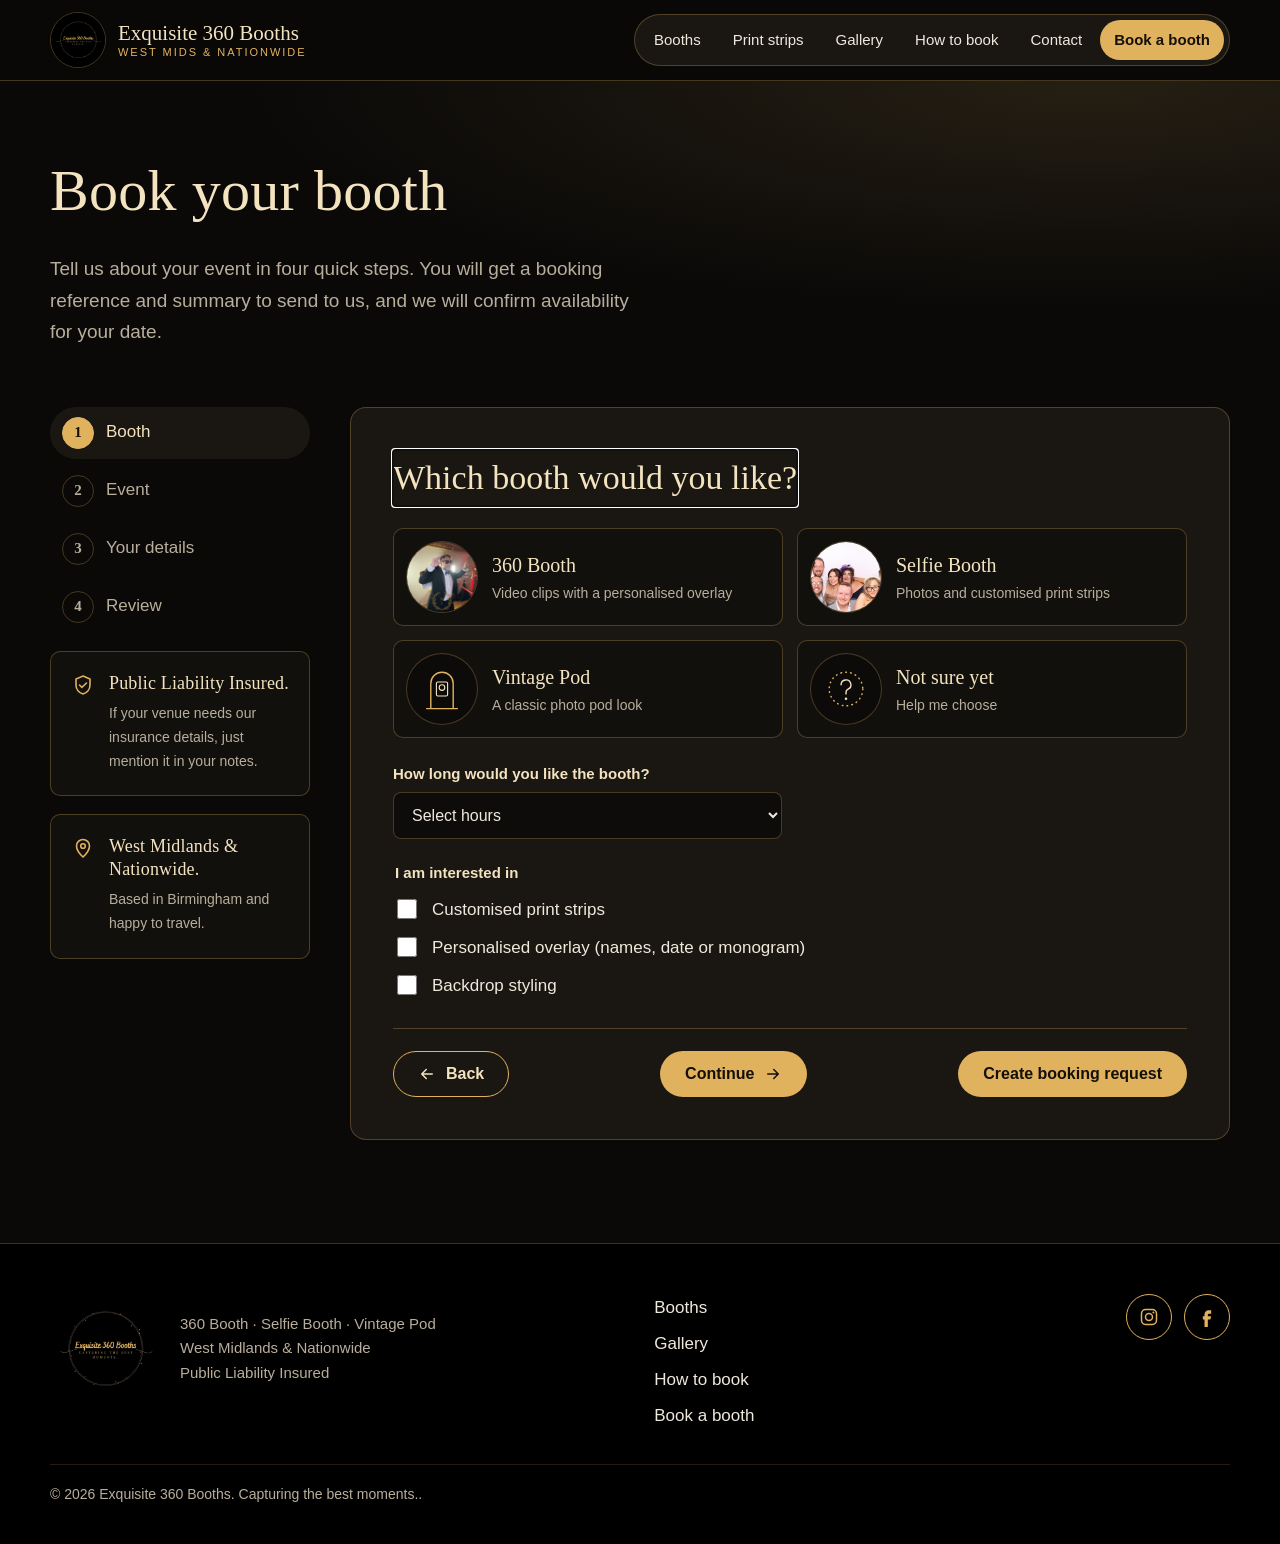
==== booking.html @ e1b5ba18 "Update Exquisite 360 Booths website" ====
<!DOCTYPE html>
<html lang="en-GB">
<head>
<meta charset="utf-8">
<meta name="viewport" content="width=device-width, initial-scale=1">
<title>Book a Booth | Exquisite 360 Booths</title>
<meta name="description" content="Book the 360 Booth, Selfie Booth or Vintage Pod for your event with Exquisite 360 Booths. West Midlands and nationwide.">
<link rel="stylesheet" href="styles.css">
</head>
<body class="booking-page">
<a class="skip" href="#main">Skip to content</a>

<header class="site-header">
  <div class="wrap header-inner">
    <a class="brand" href="index.html" aria-label="Exquisite 360 Booths home">
      <img src="source-facebook/assets/image-1.jpg" alt="Exquisite 360 Booths logo" width="56" height="56">
      <span class="brand-text"><strong>Exquisite 360 Booths</strong><small>West Mids &amp; Nationwide</small></span>
    </a>
    <nav class="main-nav" aria-label="Main">
      <a href="index.html#booths">Booths</a>
      <a href="index.html#strips">Print strips</a>
      <a href="gallery.html">Gallery</a>
      <a href="index.html#how">How to book</a>
      <a href="index.html#contact">Contact</a>
      <a class="nav-cta" href="booking.html" aria-current="page">Book a booth</a>
    </nav>
  </div>
</header>

<main id="main">
  <section class="page-intro booking-intro">
    <div class="wrap">
      <h1>Book your booth</h1>
      <p class="lead">Tell us about your event in four quick steps. You will get a booking reference and summary to send to us, and we will confirm availability for your date.</p>
    </div>
  </section>

  <section class="section booking">
    <div class="wrap booking-grid">

      <aside class="booking-aside">
        <ol class="progress" aria-label="Booking steps">
          <li data-progress="0" class="is-active" aria-current="step"><span>1</span>Booth</li>
          <li data-progress="1"><span>2</span>Event</li>
          <li data-progress="2"><span>3</span>Your details</li>
          <li data-progress="3"><span>4</span>Review</li>
        </ol>
        <div class="aside-note">
          <svg aria-hidden="true" viewBox="0 0 24 24"><path d="M12 3l7 3v6c0 4.4-3 7.9-7 9-4-1.1-7-4.6-7-9V6l7-3z" fill="none" stroke="currentColor" stroke-width="1.6"/><path d="M8.5 12l2.4 2.4L15.5 10" fill="none" stroke="currentColor" stroke-width="1.6" stroke-linecap="round"/></svg>
          <p><strong>Public Liability Insured.</strong> If your venue needs our insurance details, just mention it in your notes.</p>
        </div>
        <div class="aside-note">
          <svg aria-hidden="true" viewBox="0 0 24 24"><path d="M12 21s-6.5-6-6.5-11a6.5 6.5 0 0113 0c0 5-6.5 11-6.5 11z" fill="none" stroke="currentColor" stroke-width="1.6"/><circle cx="12" cy="10" r="2.3" fill="none" stroke="currentColor" stroke-width="1.6"/></svg>
          <p><strong>West Midlands &amp; Nationwide.</strong> Based in Birmingham and happy to travel.</p>
        </div>
      </aside>

      <div class="booking-panel">
        <form id="bookingForm" novalidate>

          <fieldset class="step is-active" data-step="0">
            <legend>Which booth would you like?</legend>
            <div class="booth-options">
              <label class="booth-option">
                <input type="radio" name="booth" value="360 Booth" required>
                <span class="opt-media"><img src="source-instagram/assets/image-14.jpg" alt=""></span>
                <span class="opt-text"><strong>360 Booth</strong><small>Video clips with a personalised overlay</small></span>
              </label>
              <label class="booth-option">
                <input type="radio" name="booth" value="Selfie Booth">
                <span class="opt-media"><img src="source-instagram/assets/image-15.jpg" alt=""></span>
                <span class="opt-text"><strong>Selfie Booth</strong><small>Photos and customised print strips</small></span>
              </label>
              <label class="booth-option">
                <input type="radio" name="booth" value="Vintage Pod">
                <span class="opt-media opt-art"><svg viewBox="0 0 80 80" aria-hidden="true"><path d="M24 68V32a16 16 0 0132 0v36" fill="none" stroke="#e0b25e" stroke-width="2"/><path d="M18 68h44" stroke="#e0b25e" stroke-width="2" stroke-linecap="round"/><rect x="32" y="30" width="16" height="20" rx="2" fill="none" stroke="#f3e3bf" stroke-width="1.6"/><circle cx="40" cy="38" r="4" fill="none" stroke="#f3e3bf" stroke-width="1.6"/></svg></span>
                <span class="opt-text"><strong>Vintage Pod</strong><small>A classic photo pod look</small></span>
              </label>
              <label class="booth-option">
                <input type="radio" name="booth" value="Not sure yet - help me choose">
                <span class="opt-media opt-art"><svg viewBox="0 0 80 80" aria-hidden="true"><circle cx="40" cy="40" r="24" fill="none" stroke="#e0b25e" stroke-width="2" stroke-dasharray="1 6" stroke-linecap="round"/><path d="M33 34a7 7 0 1110 6.3c-1.8.9-3 2.3-3 4.2V47" fill="none" stroke="#f3e3bf" stroke-width="2" stroke-linecap="round"/><circle cx="40" cy="54" r="1.8" fill="#f3e3bf"/></svg></span>
                <span class="opt-text"><strong>Not sure yet</strong><small>Help me choose</small></span>
              </label>
            </div>
            <p class="field-error" data-error="booth" hidden>Please choose a booth option.</p>

            <div class="field-row">
              <div class="field">
                <label for="hours">How long would you like the booth?</label>
                <select id="hours" name="hours" required>
                  <option value="">Select hours</option>
                  <option>1 hour</option>
                  <option>2 hours</option>
                  <option>3 hours</option>
                  <option>4 hours</option>
                  <option>5 hours or more</option>
                  <option>Not sure yet</option>
                </select>
              </div>
            </div>

            <fieldset class="checks">
              <legend>I am interested in</legend>
              <label><input type="checkbox" name="extras" value="Customised print strips"> Customised print strips</label>
              <label><input type="checkbox" name="extras" value="Personalised overlay (names, date or monogram)"> Personalised overlay (names, date or monogram)</label>
              <label><input type="checkbox" name="extras" value="Backdrop styling"> Backdrop styling</label>
            </fieldset>
          </fieldset>

          <fieldset class="step" data-step="1" hidden>
            <legend>About your event</legend>
            <div class="field-row">
              <div class="field">
                <label for="eventType">Type of event</label>
                <select id="eventType" name="eventType" required>
                  <option value="">Select event type</option>
                  <option>Wedding</option>
                  <option>Engagement</option>
                  <option>Birthday</option>
                  <option>Anniversary</option>
                  <option>Corporate event</option>
                  <option>Awards evening</option>
                  <option>Ball or gala</option>
                  <option>Christmas party</option>
                  <option>Other</option>
                </select>
              </div>
              <div class="field">
                <label for="eventDate">Event date</label>
                <input id="eventDate" name="eventDate" type="date" required>
              </div>
            </div>
            <div class="field-row">
              <div class="field">
                <label for="startTime">Booth start time</label>
                <input id="startTime" name="startTime" type="time" required>
              </div>
              <div class="field">
                <label for="endTime">Booth finish time</label>
                <input id="endTime" name="endTime" type="time">
              </div>
            </div>
            <div class="field">
              <label for="venueName">Venue name</label>
              <input id="venueName" name="venueName" type="text" autocomplete="off" required>
            </div>
            <div class="field-row">
              <div class="field">
                <label for="venueAddress">Venue address</label>
                <input id="venueAddress" name="venueAddress" type="text" autocomplete="off">
              </div>
              <div class="field">
                <label for="venuePostcode">Venue postcode</label>
                <input id="venuePostcode" name="venuePostcode" type="text" autocomplete="off" required>
              </div>
            </div>
            <div class="field-row">
              <div class="field">
                <label for="guests">Approximate number of guests</label>
                <input id="guests" name="guests" type="number" min="1" inputmode="numeric">
              </div>
              <div class="field">
                <label for="setting">Indoor or outdoor?</label>
                <select id="setting" name="setting">
                  <option value="">Select</option>
                  <option>Indoor</option>
                  <option>Outdoor (covered)</option>
                  <option>Not sure yet</option>
                </select>
              </div>
            </div>
            <div class="field">
              <label for="theme">Theme, colours or overlay wording</label>
              <input id="theme" name="theme" type="text" placeholder="For example: black and gold, names and date for the overlay">
            </div>
          </fieldset>

          <fieldset class="step" data-step="2" hidden>
            <legend>Your details</legend>
            <div class="field">
              <label for="fullName">Full name</label>
              <input id="fullName" name="fullName" type="text" autocomplete="name" required>
            </div>
            <div class="field-row">
              <div class="field">
                <label for="email">Email address</label>
                <input id="email" name="email" type="email" autocomplete="email" required>
              </div>
              <div class="field">
                <label for="phone">Phone number</label>
                <input id="phone" name="phone" type="tel" autocomplete="tel" required>
              </div>
            </div>
            <div class="field-row">
              <div class="field">
                <label for="contactPref">How should we contact you?</label>
                <select id="contactPref" name="contactPref">
                  <option>Instagram message</option>
                  <option>Facebook message</option>
                  <option>Email</option>
                  <option>Phone call or text</option>
                </select>
              </div>
              <div class="field">
                <label for="heard">How did you hear about us?</label>
                <select id="heard" name="heard">
                  <option value="">Select</option>
                  <option>Instagram</option>
                  <option>Facebook</option>
                  <option>Saw you at an event</option>
                  <option>Recommendation</option>
                  <option>Other</option>
                </select>
              </div>
            </div>
            <div class="field">
              <label for="notes">Anything else we should know?</label>
              <textarea id="notes" name="notes" rows="4" placeholder="Access, set-up space, venue requirements or questions"></textarea>
            </div>
            <label class="consent"><input type="checkbox" name="consent" id="consent" required> I understand this is a booking request and my booking is confirmed once Exquisite 360 Booths has checked availability.</label>
          </fieldset>

          <fieldset class="step" data-step="3" hidden>
            <legend>Check your request</legend>
            <dl class="summary" id="summary"></dl>
          </fieldset>

          <div class="form-nav">
            <button type="button" class="btn btn-line" data-back hidden>
              <svg aria-hidden="true" viewBox="0 0 24 24" width="18" height="18"><path d="M19 12H6M11 6l-6 6 6 6" fill="none" stroke="currentColor" stroke-width="2" stroke-linecap="round" stroke-linejoin="round"/></svg>Back</button>
            <button type="button" class="btn btn-gold" data-next>Continue
              <svg aria-hidden="true" viewBox="0 0 24 24" width="18" height="18"><path d="M5 12h13M13 6l6 6-6 6" fill="none" stroke="currentColor" stroke-width="2" stroke-linecap="round" stroke-linejoin="round"/></svg></button>
            <button type="submit" class="btn btn-gold" data-submit hidden>Create booking request</button>
          </div>
        </form>

        <div class="confirmation" id="confirmation" hidden tabindex="-1">
          <svg class="confirm-ring" viewBox="0 0 80 80" aria-hidden="true"><circle cx="40" cy="40" r="34" fill="none" stroke="#e0b25e" stroke-width="1.5" stroke-dasharray="1 6" stroke-linecap="round"/><path d="M26 41l9 9 19-20" fill="none" stroke="#e0b25e" stroke-width="3" stroke-linecap="round" stroke-linejoin="round"/></svg>
          <h2>Your booking request is ready</h2>
          <p>Your reference is <strong class="ref" id="refCode"></strong>.</p>
          <p>Send your reference and the summary below to us by Instagram or Facebook message, and we will check availability and confirm your booking.</p>
          <dl class="summary" id="finalSummary"></dl>
          <div class="contact-actions">
            <button type="button" class="btn btn-line" id="copySummary">
              <svg aria-hidden="true" viewBox="0 0 24 24" width="18" height="18"><rect x="8" y="8" width="12" height="12" rx="2" fill="none" stroke="currentColor" stroke-width="1.8"/><path d="M16 8V5a1 1 0 00-1-1H5a1 1 0 00-1 1v10a1 1 0 001 1h3" fill="none" stroke="currentColor" stroke-width="1.8"/></svg>Copy summary</button>
            <a class="btn btn-gold icon-btn" href="https://www.instagram.com/exquisite360booths/" target="_blank" rel="noopener" aria-label="Message Exquisite 360 Booths on Instagram"><svg aria-hidden="true" viewBox="0 0 24 24" width="18" height="18"><rect x="3" y="3" width="18" height="18" rx="5" fill="none" stroke="currentColor" stroke-width="1.8"/><circle cx="12" cy="12" r="4.2" fill="none" stroke="currentColor" stroke-width="1.8"/><circle cx="17.3" cy="6.7" r="1.2" fill="currentColor"/></svg>Instagram</a>
            <a class="btn btn-gold icon-btn" href="https://www.facebook.com/p/Exquisite-Booths-100088308721433/" target="_blank" rel="noopener" aria-label="Message Exquisite Booths on Facebook"><svg aria-hidden="true" viewBox="0 0 24 24" width="18" height="18"><path d="M14 8h3V4h-3c-2.8 0-5 2.2-5 5v2H7v4h2v9h4v-9h3l1-4h-4V9c0-.6.4-1 1-1z" fill="currentColor"/></svg>Facebook</a>
          </div>
          <p class="copy-status" id="copyStatus" role="status" aria-live="polite"></p>
          <button type="button" class="text-link plain" id="newBooking">Start another booking</button>
        </div>
      </div>
    </div>
  </section>
</main>

<footer class="site-footer">
  <div class="wrap footer-grid">
    <div class="footer-brand">
      <img src="source-facebook/assets/image-1.jpg" alt="Exquisite 360 Booths logo" width="120" height="120" loading="lazy">
      <p>360 Booth &middot; Selfie Booth &middot; Vintage Pod<br>West Midlands &amp; Nationwide<br>Public Liability Insured</p>
    </div>
    <nav class="footer-nav" aria-label="Footer">
      <a href="index.html#booths">Booths</a>
      <a href="gallery.html">Gallery</a>
      <a href="index.html#how">How to book</a>
      <a href="booking.html">Book a booth</a>
    </nav>
    <div class="footer-social">
      <a href="https://www.instagram.com/exquisite360booths/" target="_blank" rel="noopener" aria-label="Exquisite 360 Booths on Instagram"><svg aria-hidden="true" viewBox="0 0 24 24"><rect x="3" y="3" width="18" height="18" rx="5" fill="none" stroke="currentColor" stroke-width="1.8"/><circle cx="12" cy="12" r="4.2" fill="none" stroke="currentColor" stroke-width="1.8"/><circle cx="17.3" cy="6.7" r="1.2" fill="currentColor"/></svg></a>
      <a href="https://www.facebook.com/p/Exquisite-Booths-100088308721433/" target="_blank" rel="noopener" aria-label="Exquisite Booths on Facebook"><svg aria-hidden="true" viewBox="0 0 24 24"><path d="M14 8h3V4h-3c-2.8 0-5 2.2-5 5v2H7v4h2v9h4v-9h3l1-4h-4V9c0-.6.4-1 1-1z" fill="currentColor"/></svg></a>
    </div>
  </div>
  <p class="copy wrap">&copy; <span data-year>2026</span> Exquisite 360 Booths. Capturing the best moments..</p>
</footer>
<script src="main.js"></script>
<script src="booking.js"></script>
</body>
</html>
---- styles.css ----
:root{
  --ink:#0a0908;
  --coal:#12100d;
  --panel:#1a1612;
  --panel-2:#221d17;
  --line:rgba(224,178,94,.28);
  --gold:#e0b25e;
  --gold-deep:#b8893c;
  --champ:#f3e3bf;
  --text:#efe8dc;
  --muted:#b9ae9c;
  --serif:"Bodoni MT","Didot","Book Antiqua","Palatino Linotype",Palatino,Georgia,serif;
  --sans:"Segoe UI","Helvetica Neue",Arial,sans-serif;
  --radius:10px;
}
*,*::before,*::after{box-sizing:border-box}
html{scroll-behavior:smooth;scroll-padding-top:100px}
body{margin:0;background:var(--ink);color:var(--text);font-family:var(--sans);font-size:17px;line-height:1.65;-webkit-font-smoothing:antialiased}
img{max-width:100%;display:block}
a{color:var(--gold)}
a:focus-visible,button:focus-visible,input:focus-visible,select:focus-visible,textarea:focus-visible{outline:2px solid var(--gold);outline-offset:3px}
h1,h2,h3{font-family:var(--serif);font-weight:400;color:var(--champ);line-height:1.15;margin:0 0 .5em;letter-spacing:.005em}
h1{font-size:clamp(34px,4.6vw,58px)}
h2{font-size:clamp(28px,3.4vw,42px)}
h3{font-size:24px}
p{margin:0 0 1em}
.wrap{width:min(1180px,100% - 40px);margin-inline:auto}
.skip{position:absolute;left:-999px;top:8px;background:var(--gold);color:#000;padding:8px 14px;z-index:100;border-radius:6px}
.skip:focus{left:12px}

/* Header */
.site-header{position:sticky;top:0;z-index:40;background:rgba(10,9,8,.94);backdrop-filter:blur(8px);border-bottom:1px solid var(--line)}
.header-inner{display:flex;align-items:center;justify-content:space-between;gap:18px;flex-wrap:wrap;padding:12px 0}
.brand{display:flex;align-items:center;gap:12px;text-decoration:none;color:var(--text)}
.brand img{width:56px;height:56px;border-radius:50%;object-fit:cover;border:1px solid var(--line)}
.brand-text{display:flex;flex-direction:column;line-height:1.2}
.brand-text strong{font-family:var(--serif);font-weight:400;font-size:21px;color:var(--champ)}
.brand-text small{font-size:11px;letter-spacing:.18em;color:var(--gold);text-transform:uppercase}
.main-nav{display:flex;flex-wrap:wrap;gap:4px;align-items:center;background:var(--panel);border:1px solid var(--line);border-radius:999px;padding:5px}
.main-nav a{color:var(--text);text-decoration:none;font-size:15px;padding:8px 14px;border-radius:999px;transition:background .2s,color .2s}
.main-nav a:hover,.main-nav a[aria-current="page"]{background:var(--panel-2);color:var(--champ)}
.main-nav a.nav-cta{background:var(--gold);color:#140f07;font-weight:600}
.main-nav a.nav-cta:hover{background:var(--champ)}

/* Buttons */
.btn{display:inline-flex;align-items:center;gap:10px;padding:13px 24px;border-radius:999px;font:600 16px var(--sans);text-decoration:none;cursor:pointer;border:1px solid transparent;transition:background .2s,color .2s,border-color .2s}
.btn-gold{background:var(--gold);color:#140f07}
.btn-gold:hover{background:var(--champ)}
.btn-line{background:transparent;color:var(--champ);border-color:var(--gold)}
.btn-line:hover{background:rgba(224,178,94,.12)}
.text-link{display:inline-flex;align-items:center;gap:8px;color:var(--gold);font-weight:600;text-decoration:none;border-bottom:1px solid transparent}
.text-link:hover{border-bottom-color:var(--gold)}
.text-link.plain{background:none;border:0;font:600 15px var(--sans);cursor:pointer;padding:0;margin-top:14px}

/* Hero */
.hero{padding:clamp(36px,6vw,80px) 0 clamp(50px,7vw,96px);background:radial-gradient(ellipse at 75% 40%,rgba(224,178,94,.12),transparent 55%),var(--ink)}
.hero-grid{display:grid;grid-template-columns:minmax(0,1.05fr) minmax(0,.95fr);gap:clamp(30px,5vw,70px);align-items:center}
.hero-kicker{color:var(--gold);font-size:15px;margin-bottom:14px}
.lead{font-size:19px;color:var(--muted);max-width:56ch}
.hero-actions{display:flex;flex-wrap:wrap;gap:12px;margin:26px 0 30px}
.trust{list-style:none;margin:0;padding:0;display:flex;flex-wrap:wrap;gap:10px}
.trust li{display:inline-flex;align-items:center;gap:8px;font-size:14px;padding:8px 14px;border:1px solid var(--line);border-radius:999px;background:var(--coal)}
.trust svg{width:18px;height:18px;color:var(--gold)}
.hero-orbit{display:flex;justify-content:center}
.orbit{position:relative;width:min(500px,100%);aspect-ratio:1}
.orbit img{position:absolute;inset:10%;width:80%;height:80%;border-radius:50%;object-fit:cover;object-position:50% 35%}
.ring{position:absolute;inset:0;width:100%;height:100%}
.ring-text{font:600 12.5px var(--serif);letter-spacing:5.2px;fill:var(--champ)}
.spin{transform-origin:200px 200px;animation:spin 70s linear infinite}
@keyframes spin{to{transform:rotate(360deg)}}
.orbit-badge{position:absolute;right:4%;bottom:10%;width:78px;height:78px;border-radius:50%;background:var(--gold);color:#140f07;display:grid;place-items:center;font:700 22px var(--serif);box-shadow:0 10px 30px rgba(0,0,0,.5)}

/* Sections */
.section{padding:clamp(60px,8vw,110px) 0}
.section-head{max-width:640px;margin-bottom:40px}
.section-head p{color:var(--muted)}
.section-head.split{max-width:none;display:flex;justify-content:space-between;align-items:end;gap:20px;flex-wrap:wrap}

#booths{background:var(--coal);border-top:1px solid var(--line)}
.booth-grid{display:grid;grid-template-columns:repeat(3,minmax(0,1fr));gap:26px}
.booth-card{background:var(--panel);border:1px solid var(--line);border-radius:220px 220px var(--radius) var(--radius);overflow:hidden;display:flex;flex-direction:column}
.booth-media{aspect-ratio:1;overflow:hidden;border-bottom:1px solid var(--line)}
.booth-media img{width:100%;height:100%;object-fit:cover}
.booth-art{display:grid;place-items:center;background:radial-gradient(circle,#211b13,#0d0b09 70%)}
.booth-art svg{width:70%;height:auto}
.booth-body{padding:26px 26px 30px;display:flex;flex-direction:column;flex:1}
.booth-body p{color:var(--muted);flex:1}

/* Print strips feature */
.strips-feature{background:linear-gradient(180deg,var(--ink),#0f0c09)}
.feature-grid{display:grid;grid-template-columns:minmax(0,.8fr) minmax(0,1.2fr);gap:clamp(30px,6vw,80px);align-items:center}
.tilted-photo{margin:0;justify-self:center;max-width:400px;padding:12px;background:#000;border:1px solid var(--line);border-radius:6px;transform:rotate(-3deg);box-shadow:0 30px 60px rgba(0,0,0,.6)}
.tilted-photo img{border-radius:3px}
.feature-copy h2{font-size:clamp(26px,3vw,38px)}
.feature-copy p{color:var(--muted)}
.tick-list{list-style:none;padding:0;margin:0 0 28px}
.tick-list li{position:relative;padding:10px 0 10px 34px;border-bottom:1px solid rgba(224,178,94,.15)}
.tick-list li::before{content:"";position:absolute;left:4px;top:17px;width:14px;height:8px;border-left:2px solid var(--gold);border-bottom:2px solid var(--gold);transform:rotate(-45deg)}

/* Strips gallery preview */
.gallery-preview{background:var(--coal);border-top:1px solid var(--line);border-bottom:1px solid var(--line)}
.strip-row{display:grid;grid-template-columns:repeat(3,minmax(0,1fr));gap:clamp(18px,4vw,48px);align-items:start}
.photo-strip{background:#000;padding:10px 10px 0;border:1px solid var(--line);border-radius:4px;box-shadow:0 24px 50px rgba(0,0,0,.55)}
.photo-strip:nth-child(1){transform:rotate(-2deg)}
.photo-strip:nth-child(2){transform:translateY(28px) rotate(1.5deg)}
.photo-strip:nth-child(3){transform:rotate(-1deg)}
.photo-strip img{aspect-ratio:1;object-fit:cover;width:100%;margin-bottom:8px}
.strip-foot{margin:0;padding:10px 4px 14px;text-align:center;font-size:13px;color:var(--gold);letter-spacing:.06em}
.strip-foot span{display:block;font-family:var(--serif);font-size:19px;color:var(--champ);letter-spacing:0}

/* Events */
.events-grid{display:grid;grid-template-columns:minmax(0,1fr) minmax(0,1.1fr);gap:40px;align-items:center}
.events-grid p{color:var(--muted)}
.event-chips{list-style:none;margin:0;padding:0;display:flex;flex-wrap:wrap;gap:12px}
.event-chips li{padding:12px 20px;border:1px solid var(--gold);border-radius:999px;font-family:var(--serif);font-size:19px;color:var(--champ);background:rgba(224,178,94,.06)}

/* How */
.how{background:var(--coal);border-top:1px solid var(--line)}
.how-grid{display:grid;grid-template-columns:minmax(0,1.15fr) minmax(0,.85fr);gap:clamp(30px,6vw,80px);align-items:center}
.steps{list-style:none;padding:0;margin:0 0 30px;display:grid;gap:22px}
.steps li{display:grid;grid-template-columns:52px 1fr;gap:18px;align-items:start}
.steps h3{font-size:22px;margin-bottom:4px}
.steps p{color:var(--muted);margin:0}
.step-no{width:52px;height:52px;border-radius:50%;border:1px dashed var(--gold);display:grid;place-items:center;font:600 22px var(--serif);color:var(--gold)}
.how-photo{margin:0;border-radius:50%;overflow:hidden;border:1px solid var(--line);aspect-ratio:1;max-width:440px;justify-self:center;padding:10px;background:var(--ink)}
.how-photo img{width:100%;height:100%;object-fit:cover;border-radius:50%}

/* Coverage */
.coverage{background:var(--gold);color:#140f07}
.coverage-inner{display:flex;align-items:center;gap:22px;padding:28px 0;flex-wrap:wrap}
.coverage-inner p{margin:0;flex:1;min-width:240px;font-size:19px}
.coverage-icon{width:48px;height:48px;color:#140f07}
.coverage .btn-line{color:#140f07;border-color:#140f07}
.coverage .btn-line:hover{background:rgba(0,0,0,.08)}

/* Contact */
.contact-grid{display:grid;grid-template-columns:minmax(0,1.1fr) minmax(0,.9fr);gap:40px;align-items:center}
.contact-grid p{color:var(--muted)}
.contact-actions{display:flex;flex-wrap:wrap;gap:12px;margin-top:10px}
.social-cards{display:grid;gap:14px}
.social-card{display:flex;align-items:center;gap:18px;padding:20px 22px;border:1px solid var(--line);border-radius:var(--radius);background:var(--panel);text-decoration:none;color:var(--text);transition:border-color .2s,background .2s}
.social-card:hover{border-color:var(--gold);background:var(--panel-2)}
.social-card svg{width:34px;height:34px;color:var(--gold);flex:none}
.social-card span{display:flex;flex-direction:column}
.social-card strong{font-family:var(--serif);font-weight:400;font-size:21px;color:var(--champ)}
.icon-btn svg{flex:none}

/* Footer */
.site-footer{background:#000;border-top:1px solid var(--line);padding:50px 0 24px}
.footer-grid{display:grid;grid-template-columns:minmax(0,1.3fr) minmax(0,1fr) auto;gap:30px;align-items:start}
.footer-brand{display:flex;gap:20px;align-items:center}
.footer-brand img{width:110px;height:110px;border-radius:50%}
.footer-brand p{margin:0;color:var(--muted);font-size:15px}
.footer-nav{display:flex;flex-direction:column;gap:8px}
.footer-nav a{color:var(--text);text-decoration:none}
.footer-nav a:hover{color:var(--gold)}
.footer-social{display:flex;gap:12px}
.footer-social a{width:46px;height:46px;border-radius:50%;border:1px solid var(--gold);display:grid;place-items:center;color:var(--gold)}
.footer-social a:hover{background:var(--gold);color:#000}
.footer-social svg{width:20px;height:20px}
.copy{margin-top:34px;padding-top:18px;border-top:1px solid rgba(224,178,94,.15);font-size:14px;color:var(--muted)}

/* Page intro */
.page-intro{padding:clamp(44px,6vw,80px) 0 10px;background:radial-gradient(ellipse at 85% 0,rgba(224,178,94,.13),transparent 55%)}

/* Gallery page */
.gallery-page{padding-top:40px}
.masonry{columns:3 300px;column-gap:18px}
.g-item{display:block;width:100%;margin:0 0 18px;padding:0;border:1px solid var(--line);border-radius:6px;background:#000;cursor:zoom-in;break-inside:avoid;position:relative;overflow:hidden;color:inherit;text-align:left}
.g-item img{width:100%;height:auto;transition:transform .4s}
.g-item:hover img{transform:scale(1.03)}
.g-cap{display:block;padding:10px 14px;font-family:var(--serif);font-size:17px;color:var(--champ);background:#000}
.gallery-cta{margin-top:40px;text-align:center}
.gallery-cta .contact-actions{justify-content:center}
.lightbox{position:fixed;inset:0;z-index:80;background:rgba(0,0,0,.92);display:flex;align-items:center;justify-content:center;gap:12px;padding:20px}
.lightbox[hidden]{display:none}
.lb-figure{margin:0;max-width:min(900px,100%);text-align:center}
.lb-figure img{max-height:80vh;width:auto;margin:0 auto;border-radius:4px}
.lb-figure figcaption{color:var(--champ);margin-top:12px;font-family:var(--serif);font-size:18px}
.lb-btn{width:48px;height:48px;border-radius:50%;border:1px solid var(--gold);background:var(--ink);color:var(--gold);display:grid;place-items:center;cursor:pointer;flex:none}
.lb-btn:hover{background:var(--gold);color:#000}
.lb-close{position:absolute;top:16px;right:16px}

/* Booking */
.booking{padding-top:30px}
.booking-grid{display:grid;grid-template-columns:260px minmax(0,1fr);gap:40px;align-items:start}
.booking-aside{position:sticky;top:110px;display:grid;gap:18px}
.progress{list-style:none;padding:0;margin:0;display:grid;gap:6px}
.progress li{display:flex;align-items:center;gap:12px;padding:10px 12px;border-radius:999px;color:var(--muted)}
.progress li span{width:32px;height:32px;border-radius:50%;border:1px solid var(--line);display:grid;place-items:center;font:600 15px var(--serif)}
.progress li.is-active{background:var(--panel);color:var(--champ)}
.progress li.is-active span,.progress li.is-done span{background:var(--gold);border-color:var(--gold);color:#140f07}
.aside-note{display:flex;align-items:flex-start;gap:14px;padding:20px 20px 22px;border:1px solid var(--line);border-radius:var(--radius);background:var(--coal);font-size:14px;line-height:1.7;color:var(--muted)}
.aside-note p{margin:0}
.aside-note strong{display:block;margin-bottom:8px;font-family:var(--serif);font-weight:400;font-size:18px;line-height:1.25;letter-spacing:.01em;color:var(--champ)}
.aside-note svg{width:24px;height:24px;color:var(--gold);flex:none;margin-top:1px}
.booking-panel{background:var(--panel);border:1px solid var(--line);border-radius:16px;padding:clamp(22px,4vw,42px)}
fieldset{border:0;margin:0;padding:0;min-width:0}
.step>legend{font-family:var(--serif);font-size:clamp(26px,3vw,34px);color:var(--champ);margin-bottom:22px;padding:0}
.booth-options{display:grid;grid-template-columns:repeat(2,minmax(0,1fr));gap:14px;margin-bottom:24px}
.booth-option{position:relative;display:flex;align-items:center;gap:14px;padding:12px;border:1px solid var(--line);border-radius:var(--radius);background:var(--coal);cursor:pointer;transition:border-color .2s,background .2s}
.booth-option input{position:absolute;opacity:0;pointer-events:none}
.booth-option:hover{border-color:var(--gold)}
.booth-option:has(input:checked){border-color:var(--gold);background:#2a2217;box-shadow:inset 0 0 0 1px var(--gold)}
.booth-option:has(input:focus-visible){outline:2px solid var(--gold);outline-offset:3px}
.opt-media{width:72px;height:72px;border-radius:50%;overflow:hidden;flex:none;border:1px solid var(--line)}
.opt-media img{width:100%;height:100%;object-fit:cover}
.opt-art{display:grid;place-items:center;background:#0d0b09}
.opt-art svg{width:80%}
.opt-text{display:flex;flex-direction:column}
.opt-text strong{font-family:var(--serif);font-weight:400;font-size:20px;color:var(--champ)}
.opt-text small{color:var(--muted);font-size:14px}
.field-row{display:grid;grid-template-columns:repeat(2,minmax(0,1fr));gap:16px}
.field{display:flex;flex-direction:column;gap:6px;margin-bottom:18px}
.field label,.checks legend{font-size:15px;color:var(--champ);font-weight:600}
input[type=text],input[type=email],input[type=tel],input[type=number],input[type=date],input[type=time],select,textarea{width:100%;padding:13px 14px;border-radius:8px;border:1px solid var(--line);background:#0e0c0a;color:var(--text);font:16px var(--sans);color-scheme:dark}
input:focus,select:focus,textarea:focus{border-color:var(--gold)}
input[aria-invalid="true"],select[aria-invalid="true"]{border-color:#e88a7a}
textarea{resize:vertical}
.checks{display:grid;gap:10px;margin-top:4px}
.checks legend{margin-bottom:10px}
.checks label,.consent{display:flex;gap:12px;align-items:flex-start;color:var(--text);cursor:pointer}
.checks input,.consent input{width:20px;height:20px;accent-color:var(--gold);flex:none;margin-top:3px}
.consent{font-size:15px;color:var(--muted);margin-top:6px}
.field-error{color:#f0a493;font-size:14px;margin:-10px 0 18px}
.form-nav{display:flex;justify-content:space-between;gap:12px;margin-top:28px;padding-top:22px;border-top:1px solid var(--line);flex-wrap:wrap}
.form-nav [data-next],.form-nav [data-submit]{margin-left:auto}
.summary{display:grid;grid-template-columns:minmax(120px,.7fr) minmax(0,1.3fr);gap:0;margin:0;border:1px solid var(--line);border-radius:var(--radius);overflow:hidden}
.summary dt,.summary dd{margin:0;padding:11px 14px;border-bottom:1px solid rgba(224,178,94,.14)}
.summary dt{color:var(--gold);font-size:14px;background:var(--coal)}
.summary dd{color:var(--text);word-break:break-word}
.confirmation{text-align:left}
.confirmation:focus{outline:none}
.confirm-ring{width:80px;height:80px;margin-bottom:10px}
.confirmation .summary{margin:20px 0}
.ref{color:var(--gold);font-size:20px;letter-spacing:.06em}
.copy-status{min-height:1.4em;color:var(--gold);font-size:14px;margin:10px 0 0}

/* Responsive */
@media (max-width:960px){
  .hero-grid,.feature-grid,.how-grid,.contact-grid,.events-grid{grid-template-columns:1fr}
  .hero-orbit{order:-1}
  .orbit{width:min(360px,86vw)}
  .booth-grid{grid-template-columns:1fr 1fr}
  .booking-grid{grid-template-columns:1fr}
  .booking-aside{position:static}
  .progress{grid-template-columns:repeat(4,1fr)}
  .progress li{flex-direction:column;gap:4px;font-size:13px;text-align:center;border-radius:10px}
  .aside-note{display:none}
  .footer-grid{grid-template-columns:1fr}
}
@media (max-width:680px){
  body{font-size:16px}
  .header-inner{justify-content:center}
  .main-nav{justify-content:center;border-radius:16px}
  .main-nav a{padding:7px 11px;font-size:14px}
  .booth-grid{grid-template-columns:1fr}
  .strip-row{grid-template-columns:1fr;max-width:340px;margin:0 auto}
  .photo-strip:nth-child(2){transform:rotate(1.5deg)}
  .booth-options,.field-row{grid-template-columns:1fr}
  .orbit-badge{width:60px;height:60px;font-size:18px}
  .summary{grid-template-columns:1fr}
  .summary dt{border-bottom:0;padding-bottom:4px}
  .lightbox{padding:70px 8px 20px}
  .lb-prev,.lb-next{position:absolute;bottom:18px}
  .lb-prev{left:calc(50% - 60px)}
  .lb-next{right:calc(50% - 60px)}
  .footer-brand{flex-direction:column;align-items:flex-start}
}
@media (prefers-reduced-motion:reduce){
  html{scroll-behavior:auto}
  .spin{animation:none}
  .g-item img{transition:none}
}
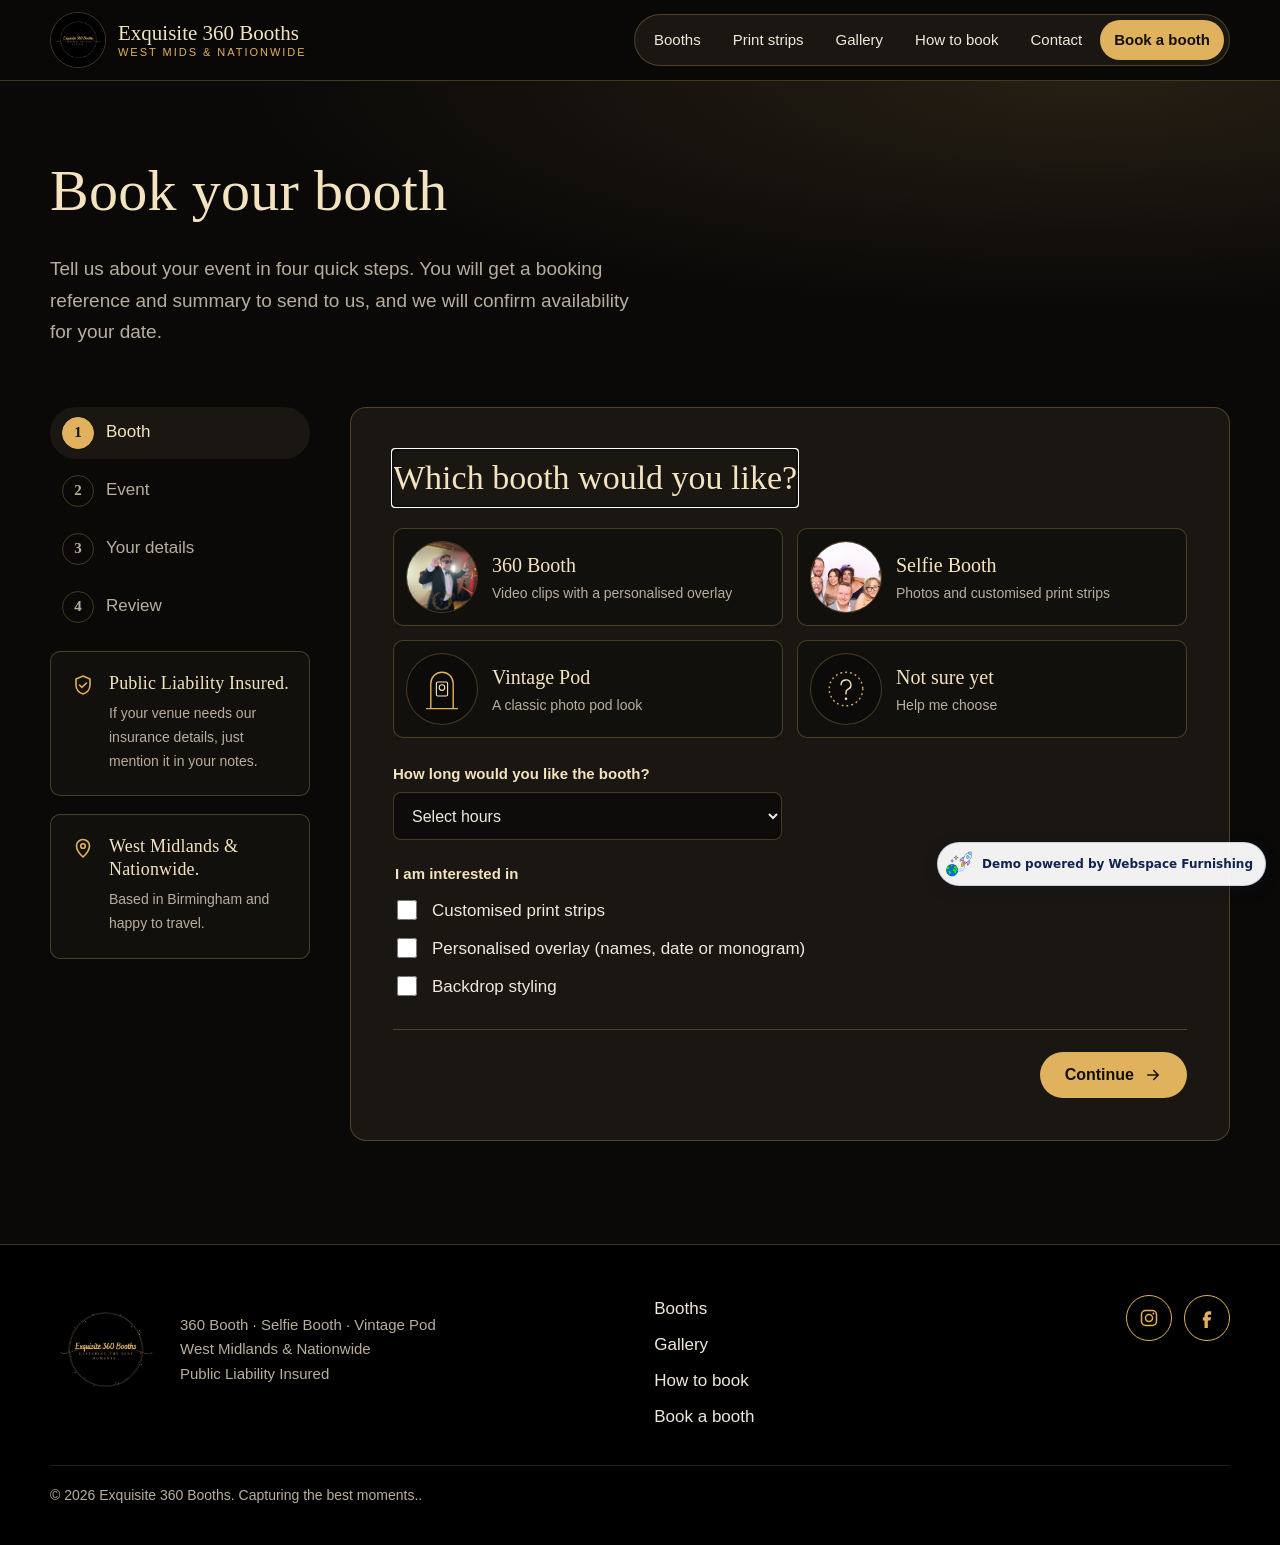
==== commit 36023506: "Update Exquisite 360 Booths website" ====
--- a/booking.html
+++ b/booking.html
@@ -275,5 +275,5 @@
 </footer>
 <script src="main.js"></script>
 <script src="booking.js"></script>
-</body>
+<!-- webspace-furnishing-demo-badge --><style>#wf-demo-badge{all:initial;position:fixed;right:14px;bottom:14px;z-index:2147483646;display:flex;align-items:center;gap:8px;padding:6px 12px 6px 6px;border-radius:999px;background:rgba(255,255,255,.94);border:1px solid rgba(16,46,102,.16);box-shadow:0 4px 16px rgba(10,30,70,.18);font:600 12px/1.2 system-ui,-apple-system,"Segoe UI",Roboto,Arial,sans-serif;color:#10244f;letter-spacing:0;pointer-events:none;-webkit-font-smoothing:antialiased}#wf-demo-badge img{all:initial;display:block;width:30px;height:30px}#wf-demo-badge span{all:initial;font:inherit;color:inherit;white-space:nowrap}@media (max-width:520px){#wf-demo-badge{right:10px;bottom:10px;padding:4px 10px 4px 4px;font-size:11px}#wf-demo-badge img{width:24px;height:24px}}@media print{#wf-demo-badge{display:none}}</style><div id="wf-demo-badge" role="note" aria-label="Demo powered by Webspace Furnishing"><img src="[data-uri]" alt="" width="30" height="30"><span>Demo powered by Webspace Furnishing</span></div></body>
 </html>
--- a/styles.css
+++ b/styles.css
@@ -14,11 +14,12 @@
   --radius:10px;
 }
 *,*::before,*::after{box-sizing:border-box}
-html{scroll-behavior:smooth;scroll-padding-top:100px}
-body{margin:0;background:var(--ink);color:var(--text);font-family:var(--sans);font-size:17px;line-height:1.65;-webkit-font-smoothing:antialiased}
+[hidden]{display:none!important}
+html{scroll-behavior:smooth;scroll-padding-top:100px;-webkit-text-size-adjust:100%;text-size-adjust:100%}
+body{margin:0;background:var(--ink);color:var(--text);font-family:var(--sans);font-size:17px;line-height:1.65;-webkit-font-smoothing:antialiased;overflow-x:clip;-webkit-tap-highlight-color:rgba(224,178,94,.2)}
 img{max-width:100%;display:block}
 a{color:var(--gold)}
-a:focus-visible,button:focus-visible,input:focus-visible,select:focus-visible,textarea:focus-visible{outline:2px solid var(--gold);outline-offset:3px}
+a:focus-visible,button:focus-visible,input:focus-visible,select:focus-visible,textarea:focus-visible,.strip-row:focus-visible{outline:2px solid var(--gold);outline-offset:3px}
 h1,h2,h3{font-family:var(--serif);font-weight:400;color:var(--champ);line-height:1.15;margin:0 0 .5em;letter-spacing:.005em}
 h1{font-size:clamp(34px,4.6vw,58px)}
 h2{font-size:clamp(28px,3.4vw,42px)}
@@ -60,7 +61,7 @@
 .hero-actions{display:flex;flex-wrap:wrap;gap:12px;margin:26px 0 30px}
 .trust{list-style:none;margin:0;padding:0;display:flex;flex-wrap:wrap;gap:10px}
 .trust li{display:inline-flex;align-items:center;gap:8px;font-size:14px;padding:8px 14px;border:1px solid var(--line);border-radius:999px;background:var(--coal)}
-.trust svg{width:18px;height:18px;color:var(--gold)}
+.trust svg{width:18px;height:18px;color:var(--gold);flex:none}
 .hero-orbit{display:flex;justify-content:center}
 .orbit{position:relative;width:min(500px,100%);aspect-ratio:1}
 .orbit img{position:absolute;inset:10%;width:80%;height:80%;border-radius:50%;object-fit:cover;object-position:50% 35%}
@@ -107,6 +108,8 @@
 .photo-strip img{aspect-ratio:1;object-fit:cover;width:100%;margin-bottom:8px}
 .strip-foot{margin:0;padding:10px 4px 14px;text-align:center;font-size:13px;color:var(--gold);letter-spacing:.06em}
 .strip-foot span{display:block;font-family:var(--serif);font-size:19px;color:var(--champ);letter-spacing:0}
+.swipe-hint{display:none;align-items:center;justify-content:center;gap:8px;margin:4px 0 0;font-size:13px;letter-spacing:.08em;text-transform:uppercase;color:var(--gold)}
+.swipe-hint svg{width:18px;height:18px;flex:none}
 
 /* Events */
 .events-grid{display:grid;grid-template-columns:minmax(0,1fr) minmax(0,1.1fr);gap:40px;align-items:center}
@@ -129,7 +132,7 @@
 .coverage{background:var(--gold);color:#140f07}
 .coverage-inner{display:flex;align-items:center;gap:22px;padding:28px 0;flex-wrap:wrap}
 .coverage-inner p{margin:0;flex:1;min-width:240px;font-size:19px}
-.coverage-icon{width:48px;height:48px;color:#140f07}
+.coverage-icon{width:48px;height:48px;color:#140f07;flex:none}
 .coverage .btn-line{color:#140f07;border-color:#140f07}
 .coverage .btn-line:hover{background:rgba(0,0,0,.08)}
 
@@ -141,7 +144,7 @@
 .social-card{display:flex;align-items:center;gap:18px;padding:20px 22px;border:1px solid var(--line);border-radius:var(--radius);background:var(--panel);text-decoration:none;color:var(--text);transition:border-color .2s,background .2s}
 .social-card:hover{border-color:var(--gold);background:var(--panel-2)}
 .social-card svg{width:34px;height:34px;color:var(--gold);flex:none}
-.social-card span{display:flex;flex-direction:column}
+.social-card span{display:flex;flex-direction:column;min-width:0;overflow-wrap:anywhere}
 .social-card strong{font-family:var(--serif);font-weight:400;font-size:21px;color:var(--champ)}
 .icon-btn svg{flex:none}
 
@@ -187,7 +190,7 @@
 .booking-aside{position:sticky;top:110px;display:grid;gap:18px}
 .progress{list-style:none;padding:0;margin:0;display:grid;gap:6px}
 .progress li{display:flex;align-items:center;gap:12px;padding:10px 12px;border-radius:999px;color:var(--muted)}
-.progress li span{width:32px;height:32px;border-radius:50%;border:1px solid var(--line);display:grid;place-items:center;font:600 15px var(--serif)}
+.progress li span{width:32px;height:32px;border-radius:50%;border:1px solid var(--line);display:grid;place-items:center;font:600 15px var(--serif);flex:none}
 .progress li.is-active{background:var(--panel);color:var(--champ)}
 .progress li.is-active span,.progress li.is-done span{background:var(--gold);border-color:var(--gold);color:#140f07}
 .aside-note{display:flex;align-items:flex-start;gap:14px;padding:20px 20px 22px;border:1px solid var(--line);border-radius:var(--radius);background:var(--coal);font-size:14px;line-height:1.7;color:var(--muted)}
@@ -213,7 +216,7 @@
 .field-row{display:grid;grid-template-columns:repeat(2,minmax(0,1fr));gap:16px}
 .field{display:flex;flex-direction:column;gap:6px;margin-bottom:18px}
 .field label,.checks legend{font-size:15px;color:var(--champ);font-weight:600}
-input[type=text],input[type=email],input[type=tel],input[type=number],input[type=date],input[type=time],select,textarea{width:100%;padding:13px 14px;border-radius:8px;border:1px solid var(--line);background:#0e0c0a;color:var(--text);font:16px var(--sans);color-scheme:dark}
+input[type=text],input[type=email],input[type=tel],input[type=number],input[type=date],input[type=time],select,textarea{width:100%;min-height:48px;padding:13px 14px;border-radius:8px;border:1px solid var(--line);background:#0e0c0a;color:var(--text);font:16px var(--sans);color-scheme:dark}
 input:focus,select:focus,textarea:focus{border-color:var(--gold)}
 input[aria-invalid="true"],select[aria-invalid="true"]{border-color:#e88a7a}
 textarea{resize:vertical}
@@ -236,7 +239,7 @@
 .ref{color:var(--gold);font-size:20px;letter-spacing:.06em}
 .copy-status{min-height:1.4em;color:var(--gold);font-size:14px;margin:10px 0 0}
 
-/* Responsive */
+/* Responsive: tablet */
 @media (max-width:960px){
   .hero-grid,.feature-grid,.how-grid,.contact-grid,.events-grid{grid-template-columns:1fr}
   .hero-orbit{order:-1}
@@ -249,24 +252,146 @@
   .aside-note{display:none}
   .footer-grid{grid-template-columns:1fr}
 }
+
+/* Responsive: phones */
 @media (max-width:680px){
-  body{font-size:16px}
-  .header-inner{justify-content:center}
-  .main-nav{justify-content:center;border-radius:16px}
-  .main-nav a{padding:7px 11px;font-size:14px}
-  .booth-grid{grid-template-columns:1fr}
-  .strip-row{grid-template-columns:1fr;max-width:340px;margin:0 auto}
-  .photo-strip:nth-child(2){transform:rotate(1.5deg)}
-  .booth-options,.field-row{grid-template-columns:1fr}
-  .orbit-badge{width:60px;height:60px;font-size:18px}
-  .summary{grid-template-columns:1fr}
-  .summary dt{border-bottom:0;padding-bottom:4px}
-  .lightbox{padding:70px 8px 20px}
+  html{scroll-padding-top:16px}
+  body{font-size:16px;line-height:1.6}
+  .wrap{width:min(1180px,100% - 32px)}
+  h1{font-size:clamp(28px,8vw,36px)}
+  h2{font-size:clamp(25px,7vw,32px)}
+  h3{font-size:22px}
+  .lead{font-size:17px}
+  .btn{min-height:48px;justify-content:center;padding:12px 22px}
+
+  /* Header: not pinned, compact brand, tidy tap-friendly link grid */
+  .site-header{position:relative;backdrop-filter:none;background:var(--ink)}
+  .header-inner{flex-direction:column;align-items:stretch;gap:12px;padding:12px 0 14px}
+  .brand{justify-content:center;gap:10px}
+  .brand img{width:44px;height:44px}
+  .brand-text strong{font-size:19px}
+  .brand-text small{font-size:10px}
+  .main-nav{display:grid;grid-template-columns:repeat(3,minmax(0,1fr));gap:6px;border-radius:14px;padding:6px}
+  .main-nav a{display:flex;align-items:center;justify-content:center;min-height:44px;padding:6px 4px;font-size:14px;line-height:1.2;text-align:center;border-radius:10px}
+
+  /* Hero */
+  .hero{padding:22px 0 46px}
+  .hero-grid{gap:20px}
+  .hero-copy{text-align:center}
+  .hero-kicker{font-size:13px;letter-spacing:.04em;margin-bottom:10px}
+  .hero .lead{margin-inline:auto}
+  .hero-actions{flex-direction:column;align-items:stretch;margin:22px 0}
+  .trust{justify-content:center;gap:8px}
+  .trust li{font-size:13px;padding:7px 12px}
+  .orbit{width:min(300px,78vw)}
+  .orbit-badge{width:58px;height:58px;font-size:17px}
+
+  /* Sections */
+  .section{padding:52px 0}
+  .section-head{margin-bottom:26px}
+  .section-head.split{align-items:flex-start;gap:8px}
+
+  /* Booths */
+  .booth-grid{grid-template-columns:1fr;gap:20px}
+  .booth-media{aspect-ratio:5/4}
+  .booth-body{padding:20px 20px 24px}
+  .booth-body .text-link{min-height:44px}
+
+  /* Print strips feature */
+  .feature-grid{gap:30px}
+  .tilted-photo{max-width:260px;padding:8px;transform:rotate(-2deg);box-shadow:0 18px 36px rgba(0,0,0,.55)}
+  .tick-list li{font-size:15px;padding:9px 0 9px 32px}
+  .tick-list li::before{top:15px}
+  .feature-copy .btn{width:100%}
+
+  /* Photo strips: swipeable row instead of a long stack */
+  .strip-row{display:flex;gap:16px;overflow-x:auto;scroll-snap-type:x mandatory;margin:0 -16px;padding:6px 16px 22px;-webkit-overflow-scrolling:touch;scrollbar-width:thin;scrollbar-color:var(--gold-deep) transparent}
+  .strip-row .photo-strip,.strip-row .photo-strip:nth-child(n){flex:0 0 66%;max-width:260px;scroll-snap-align:center;transform:none;box-shadow:0 12px 26px rgba(0,0,0,.5);padding:8px 8px 0}
+  .photo-strip img{margin-bottom:6px}
+  .strip-foot{font-size:12px;padding:8px 4px 12px}
+  .strip-foot span{font-size:17px}
+  .swipe-hint{display:flex}
+
+  /* Events */
+  .events-grid{gap:22px}
+  .event-chips{gap:8px}
+  .event-chips li{font-size:16px;padding:8px 15px}
+
+  /* How to book */
+  .steps{gap:18px}
+  .steps li{grid-template-columns:44px 1fr;gap:14px}
+  .step-no{width:44px;height:44px;font-size:19px}
+  .steps h3{font-size:20px}
+  .how-copy .btn{width:100%}
+  .how-photo{max-width:260px;padding:8px}
+
+  /* Coverage */
+  .coverage-inner{flex-direction:column;text-align:center;gap:14px;padding:26px 0}
+  .coverage-inner p{min-width:0;font-size:17px}
+  .coverage-icon{width:40px;height:40px}
+  .coverage .btn{width:100%}
+
+  /* Contact */
+  .contact-grid{gap:26px}
+  .contact-actions{flex-direction:column;align-items:stretch}
+  .social-card{padding:16px 18px;gap:14px}
+  .social-card svg{width:30px;height:30px}
+  .social-card strong{font-size:19px}
+
+  /* Footer */
+  .site-footer{padding:36px 0 20px}
+  .footer-grid{gap:22px;justify-items:center;text-align:center}
+  .footer-brand{flex-direction:column;align-items:center;gap:14px}
+  .footer-brand img{width:88px;height:88px}
+  .footer-nav{flex-direction:row;flex-wrap:wrap;justify-content:center;gap:2px 18px}
+  .footer-nav a{display:inline-flex;align-items:center;min-height:44px;padding:0 4px}
+  .footer-social{justify-content:center}
+  .copy{margin-top:22px;text-align:center;font-size:13px}
+
+  /* Inner page intros and gallery */
+  .page-intro{padding:28px 0 4px}
+  .gallery-page{padding-top:18px}
+  .masonry{columns:2;column-gap:10px}
+  .g-item{margin-bottom:10px;border-radius:5px}
+  .g-cap{font-size:14px;padding:7px 10px;line-height:1.3}
+  .gallery-cta{margin-top:28px}
+  .lightbox{padding:70px 8px 84px}
+  .lb-figure img{max-height:68vh}
   .lb-prev,.lb-next{position:absolute;bottom:18px}
   .lb-prev{left:calc(50% - 60px)}
   .lb-next{right:calc(50% - 60px)}
-  .footer-brand{flex-direction:column;align-items:flex-start}
-}
+
+  /* Booking */
+  .booking{padding-top:18px}
+  .booking-grid{gap:18px}
+  .progress{gap:4px}
+  .progress li{font-size:12px;padding:8px 2px;line-height:1.25}
+  .progress li span{width:28px;height:28px;font-size:14px}
+  .booking-panel{padding:20px 16px;border-radius:14px}
+  .step>legend{font-size:24px;margin-bottom:16px}
+  .booth-options{grid-template-columns:1fr;gap:10px;margin-bottom:20px}
+  .booth-option{padding:10px;gap:12px}
+  .opt-media{width:56px;height:56px}
+  .opt-text strong{font-size:18px}
+  .opt-text small{font-size:13px}
+  .field-row{grid-template-columns:1fr;gap:0}
+  .field{margin-bottom:16px}
+  .checks label{min-height:32px}
+  .form-nav{flex-wrap:nowrap;margin-top:22px;padding-top:18px}
+  .form-nav .btn{flex:1 1 0;padding-inline:14px}
+  .summary{grid-template-columns:1fr}
+  .summary dt{border-bottom:0;padding-bottom:4px}
+  .summary dd{padding-top:0}
+  .confirmation .contact-actions{flex-direction:column;align-items:stretch}
+}
+
+@media (max-width:370px){
+  .main-nav a{font-size:13px}
+  .brand-text small{letter-spacing:.12em}
+  .strip-row .photo-strip,.strip-row .photo-strip:nth-child(n){flex-basis:76%}
+  .progress li{font-size:11px}
+}
+
 @media (prefers-reduced-motion:reduce){
   html{scroll-behavior:auto}
   .spin{animation:none}
